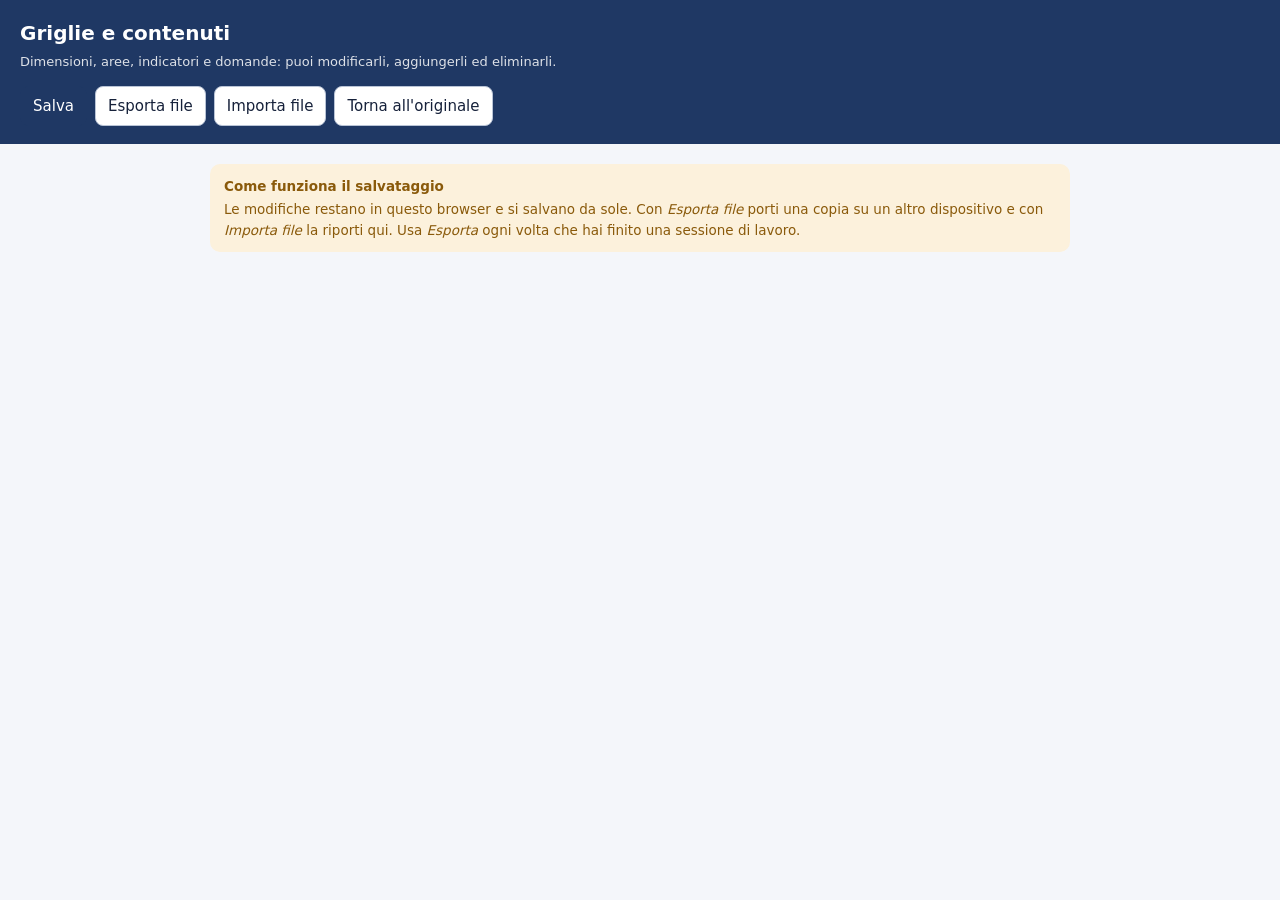
==== griglie/index.html @ 770f7364 "Aggiunge l'editor delle griglie: griglie/index.html" ====
<!doctype html>
<html lang="it">
  <head>
    <meta charset="UTF-8" />
    <meta name="viewport" content="width=device-width, initial-scale=1.0" />
    <title>Griglie e contenuti</title>
    <meta name="robots" content="noindex, nofollow" />
    <link rel="icon" href="../favicon.svg" type="image/svg+xml" />
    <style>
      :root {
        --primary: #1f3864;
        --primary-hover: #182c4f;
        --tint: #e9eef7;
        --neutral: #f4f6fa;
        --surface: #ffffff;
        --border: #d5ddea;
        --border-strong: #b9c4d6;
        --on-surface: #16213a;
        --muted: #5a6478;
        --danger: #a32a1f;
        --danger-surface: #fbe9e6;
        --success: #1b7a4b;
        --success-surface: #e6f1ea;
        --attention: #8a5a0b;
        --attention-surface: #fcf1dc;
        --radius: 10px;
        --font: system-ui, -apple-system, "Segoe UI", Roboto, "Helvetica Neue", Arial, sans-serif;
      }
      * { box-sizing: border-box; }
      body {
        margin: 0; background: var(--neutral); color: var(--on-surface);
        font-family: var(--font); font-size: 15px; line-height: 1.5;
      }
      header {
        background: var(--primary); color: #fff; padding: 18px 20px;
        position: sticky; top: 0; z-index: 20;
      }
      header h1 { margin: 0 0 4px; font-size: 20px; }
      header p { margin: 0; font-size: 13px; opacity: .85; }
      .barra {
        display: flex; gap: 8px; flex-wrap: wrap; margin-top: 14px;
      }
      main { max-width: 900px; margin: 0 auto; padding: 20px; }
      .blocco { margin-bottom: 34px; }
      .blocco > h2 {
        font-size: 17px; margin: 0 0 4px; color: var(--primary);
      }
      .blocco > .nota { font-size: 13px; color: var(--muted); margin: 0 0 14px; }
      .scheda {
        background: var(--surface); border: 1px solid var(--border);
        border-radius: var(--radius); padding: 14px; margin-bottom: 12px;
      }
      .riga { display: flex; gap: 10px; flex-wrap: wrap; }
      .riga > * { flex: 1 1 240px; }
      label { display: block; font-size: 12px; color: var(--muted); margin-bottom: 3px; }
      input[type="text"], input[type="number"], textarea {
        width: 100%; padding: 8px 10px; font: inherit;
        border: 1px solid var(--border-strong); border-radius: 8px;
        background: #fff; color: var(--on-surface);
      }
      textarea { resize: vertical; min-height: 58px; }
      input:focus, textarea:focus { outline: 2px solid var(--primary); outline-offset: 1px; }
      button {
        font: inherit; cursor: pointer; border-radius: 8px;
        border: 1px solid var(--border-strong); background: #fff;
        color: var(--on-surface); padding: 8px 12px;
      }
      button:hover { background: var(--tint); }
      button.primario { background: var(--primary); border-color: var(--primary); color: #fff; }
      button.primario:hover { background: var(--primary-hover); }
      button.pericolo { color: var(--danger); border-color: #e7c4bf; background: #fff; }
      button.pericolo:hover { background: var(--danger-surface); }
      button.piccolo { padding: 4px 9px; font-size: 13px; }
      .livello { display: flex; gap: 8px; align-items: flex-start; margin-bottom: 8px; }
      .livello .num {
        flex: 0 0 28px; text-align: center; font-weight: 700; color: var(--primary);
        padding-top: 9px; font-size: 14px;
      }
      .livello textarea { flex: 1 1 auto; }
      .domanda {
        border-top: 1px dashed var(--border); padding-top: 10px; margin-top: 10px;
      }
      .intestazione {
        display: flex; justify-content: space-between; align-items: center;
        gap: 10px; margin-bottom: 10px;
      }
      .intestazione .id {
        font-family: ui-monospace, Menlo, Consolas, monospace; font-size: 12px;
        background: var(--tint); color: var(--primary);
        padding: 3px 8px; border-radius: 999px;
      }
      .avviso {
        background: var(--attention-surface); color: var(--attention);
        border-radius: var(--radius); padding: 12px 14px; font-size: 13.5px;
        margin-bottom: 20px;
      }
      .avviso strong { display: block; margin-bottom: 3px; }
      .esito {
        position: fixed; left: 50%; bottom: 18px; transform: translateX(-50%);
        background: var(--success-surface); color: var(--success);
        border: 1px solid #bfdcc9; padding: 9px 16px; border-radius: 999px;
        font-size: 13.5px; opacity: 0; pointer-events: none; transition: opacity .2s;
      }
      .esito.visibile { opacity: 1; }
      .vuoto { color: var(--muted); font-size: 13.5px; font-style: italic; }
    </style>
  </head>
  <body>
    <header>
      <h1>Griglie e contenuti</h1>
      <p>Dimensioni, aree, indicatori e domande: puoi modificarli, aggiungerli ed eliminarli.</p>
      <div class="barra">
        <button class="primario" data-azione="salva">Salva</button>
        <button data-azione="esporta">Esporta file</button>
        <button data-azione="importa">Importa file</button>
        <button data-azione="ripristina">Torna all'originale</button>
      </div>
    </header>

    <main>
      <div class="avviso">
        <strong>Come funziona il salvataggio</strong>
        Le modifiche restano in questo browser e si salvano da sole. Con
        <em>Esporta file</em> porti una copia su un altro dispositivo e con
        <em>Importa file</em> la riporti qui. Usa <em>Esporta</em> ogni volta che
        hai finito una sessione di lavoro.
      </div>
      <div id="contenuto"></div>
    </main>

    <div class="esito" id="esito"></div>
    <input type="file" id="fileInput" accept=".json,application/json" hidden />

    <script src="contenuti.js"></script>
    <script>
      (function () {
        var CHIAVE = "hrtb-griglie-v1";
        var COLLEZIONI = [
          {
            chiave: "dimensioni",
            titolo: "Dimensioni del colloquio",
            nota: "Le 7 dimensioni con cui si valuta il candidato. Il peso determina quanto conta la dimensione nel punteggio finale. La somma dei pesi viene normalizzata automaticamente.",
            conPeso: true,
            conDomande: true,
          },
          {
            chiave: "aree",
            titolo: "Aree della griglia interna",
            nota: "Le 4 aree che raccolgono gli indicatori della valutazione degli operatori. Servono da guida, non hanno peso.",
          },
          {
            chiave: "indicatori",
            titolo: "I 16 indicatori",
            nota: "Gli indicatori della valutazione mensile degli operatori, con i 5 livelli descritti. Sono divisi in 4 aree (1.x tecniche, 2.x performance, 3.x trasversali, 4.x compliance).",
          },
        ];

        var stato = carica();

        function copia(o) {
          return JSON.parse(JSON.stringify(o));
        }
        function carica() {
          try {
            var salvato = localStorage.getItem(CHIAVE);
            if (salvato) return JSON.parse(salvato);
          } catch (e) {}
          return copia(window.CONTENUTI_INIZIALI);
        }
        function salva(silenzioso) {
          try {
            localStorage.setItem(CHIAVE, JSON.stringify(stato));
            if (!silenzioso) avvisa("Salvato in questo browser");
          } catch (e) {
            avvisa("Non sono riuscito a salvare: memoria del browser piena");
          }
        }
        var timer;
        function salvaPoco() {
          clearTimeout(timer);
          timer = setTimeout(function () {
            salva(true);
          }, 600);
        }
        function avvisa(t) {
          var e = document.getElementById("esito");
          e.textContent = t;
          e.classList.add("visibile");
          clearTimeout(e._t);
          e._t = setTimeout(function () {
            e.classList.remove("visibile");
          }, 2200);
        }

        function elemento(tag, attr, figli) {
          var el = document.createElement(tag);
          if (attr)
            Object.keys(attr).forEach(function (k) {
              if (k === "class") el.className = attr[k];
              else if (k === "text") el.textContent = attr[k];
              else el.setAttribute(k, attr[k]);
            });
          (figli || []).forEach(function (f) {
            if (f) el.appendChild(f);
          });
          return el;
        }
        function campo(etichetta, valore, attr) {
          var i = elemento("input", Object.assign({ type: "text", value: valore || "" }, attr));
          var l = elemento("label", { text: etichetta });
          var d = elemento("div", null, [l, i]);
          return d;
        }
        function area(etichetta, valore, attr) {
          var t = elemento("textarea", Object.assign({}, attr));
          t.value = valore || "";
          var l = elemento("label", { text: etichetta });
          return elemento("div", null, [l, t]);
        }

        function rendi() {
          var contenitore = document.getElementById("contenuto");
          contenitore.textContent = "";
          COLLEZIONI.forEach(function (coll) {
            contenitore.appendChild(rendiBlocco(coll));
          });
        }

        function rendiBlocco(coll) {
          var lista = stato[coll.chiave] || [];
          var blocco = elemento("section", { class: "blocco" });
          blocco.appendChild(elemento("h2", { text: coll.titolo }));
          blocco.appendChild(elemento("p", { class: "nota", text: coll.nota }));

          if (coll.conPeso) {
            var somma = lista.reduce(function (s, it) {
              return s + (Number(it.peso) || 0);
            }, 0);
            blocco.appendChild(
              elemento("p", {
                class: "nota",
                text:
                  "Pesi inseriti: " +
                  lista
                    .map(function (it) {
                      return (it.peso * 100).toFixed(0) + "%";
                    })
                    .join(" · ") +
                  " — somma " +
                  somma.toFixed(2) +
                  " (il programma la normalizza)",
              })
            );
          }

          lista.forEach(function (item, i) {
            blocco.appendChild(rendiItem(coll, item, i));
          });

          blocco.appendChild(
            elemento(
              "button",
              { class: "primario", "data-azione": "aggiungi-item", "data-coll": coll.chiave },
              [document.createTextNode("+ Aggiungi")]
            )
          );
          return blocco;
        }

        function rendiItem(coll, item, i) {
          var scheda = elemento("div", { class: "scheda" });

          var testa = elemento("div", { class: "intestazione" });
          testa.appendChild(elemento("span", { class: "id", text: item.id || "nuovo" }));
          var elimina = elemento(
            "button",
            {
              class: "pericolo piccolo",
              "data-azione": "elimina-item",
              "data-coll": coll.chiave,
              "data-i": i,
            },
            [document.createTextNode("Elimina")]
          );
          testa.appendChild(elimina);
          scheda.appendChild(testa);

          var riga = elemento("div", { class: "riga" });
          riga.appendChild(
            campo("Codice", item.id, {
              "data-coll": coll.chiave,
              "data-i": i,
              "data-field": "id",
            })
          );
          riga.appendChild(
            campo("Nome", item.nome, {
              "data-coll": coll.chiave,
              "data-i": i,
              "data-field": "nome",
            })
          );
          if (coll.conPeso) {
            riga.appendChild(
              campo("Peso (es. 0.25)", item.peso, {
                type: "number",
                step: "0.01",
                min: "0",
                "data-coll": coll.chiave,
                "data-i": i,
                "data-field": "peso",
              })
            );
          }
          scheda.appendChild(riga);

          var livelli = item.livelli || [];
          scheda.appendChild(
            elemento("label", {
              text: "Livelli descritti (" + livelli.length + ")",
              style: "margin-top:14px",
            })
          );
          livelli.forEach(function (testo, j) {
            var r = elemento("div", { class: "livello" });
            r.appendChild(elemento("div", { class: "num", text: String(j + 1) }));
            var t = elemento("textarea", {
              "data-coll": coll.chiave,
              "data-i": i,
              "data-list": "livelli",
              "data-j": j,
            });
            t.value = testo;
            r.appendChild(t);
            r.appendChild(
              elemento(
                "button",
                {
                  class: "pericolo piccolo",
                  "data-azione": "elimina-livello",
                  "data-coll": coll.chiave,
                  "data-i": i,
                  "data-j": j,
                },
                [document.createTextNode("−")]
              )
            );
            scheda.appendChild(r);
          });
          if (!livelli.length)
            scheda.appendChild(elemento("p", { class: "vuoto", text: "Nessun livello." }));
          scheda.appendChild(
            elemento(
              "button",
              {
                class: "piccolo",
                "data-azione": "aggiungi-livello",
                "data-coll": coll.chiave,
                "data-i": i,
              },
              [document.createTextNode("+ Livello")]
            )
          );

          if (coll.conDomande) {
            var domande = item.domande || [];
            scheda.appendChild(
              elemento("label", {
                text: "Domande aperte (" + domande.length + ")",
                style: "margin-top:16px",
              })
            );
            domande.forEach(function (d, j) {
              var box = elemento("div", { class: "domanda" });
              var t = elemento("textarea", {
                "data-coll": coll.chiave,
                "data-i": i,
                "data-list": "domande",
                "data-j": j,
                "data-field": "testo",
              });
              t.value = d.testo || "";
              box.appendChild(elemento("label", { text: "Domanda " + (j + 1) }));
              box.appendChild(t);
              var o = elemento("input", {
                type: "text",
                "data-coll": coll.chiave,
                "data-i": i,
                "data-list": "domande",
                "data-j": j,
                "data-field": "osserva",
              });
              o.value = d.osserva || "";
              box.appendChild(elemento("label", { text: "Cosa osservare", style: "margin-top:8px" }));
              box.appendChild(o);
              box.appendChild(
                elemento(
                  "button",
                  {
                    class: "pericolo piccolo",
                    style: "margin-top:8px",
                    "data-azione": "elimina-domanda",
                    "data-coll": coll.chiave,
                    "data-i": i,
                    "data-j": j,
                  },
                  [document.createTextNode("Elimina domanda")]
                )
              );
              scheda.appendChild(box);
            });
            scheda.appendChild(
              elemento(
                "button",
                {
                  class: "piccolo",
                  style: "margin-top:10px",
                  "data-azione": "aggiungi-domanda",
                  "data-coll": coll.chiave,
                  "data-i": i,
                },
                [document.createTextNode("+ Domanda")]
              )
            );
          }

          return scheda;
        }

        document.addEventListener("input", function (ev) {
          var el = ev.target;
          var coll = el.getAttribute("data-coll");
          if (!coll) return;
          var i = Number(el.getAttribute("data-i"));
          var field = el.getAttribute("data-field");
          var list = el.getAttribute("data-list");
          var item = stato[coll][i];
          if (!item) return;
          if (list) {
            var j = Number(el.getAttribute("data-j"));
            if (field) item[list][j][field] = el.value;
            else item[list][j] = el.value;
          } else if (field === "peso") {
            item.peso = Number(el.value) || 0;
          } else {
            item[field] = el.value;
          }
          salvaPoco();
        });

        document.addEventListener("click", function (ev) {
          var b = ev.target.closest("[data-azione]");
          if (!b) return;
          var azione = b.getAttribute("data-azione");
          var coll = b.getAttribute("data-coll");
          var i = Number(b.getAttribute("data-i"));
          var j = Number(b.getAttribute("data-j"));

          if (azione === "salva") return salva();
          if (azione === "esporta") return esporta();
          if (azione === "importa") return document.getElementById("fileInput").click();
          if (azione === "ripristina") {
            if (confirm("Riportare tutto ai contenuti originali? Le modifiche fatte qui andranno perse.")) {
              stato = copia(window.CONTENUTI_INIZIALI);
              salva(true);
              rendi();
              avvisa("Ripristinato l'originale");
            }
            return;
          }
          if (azione === "aggiungi-item") {
            var nuovo = { id: "nuovo", nome: "Nuova voce", livelli: ["", "", "", "", ""] };
            if (coll === "dimensioni") {
              nuovo.peso = 0.1;
              nuovo.domande = [];
            }
            stato[coll].push(nuovo);
            salva(true);
            rendi();
            return;
          }
          if (azione === "elimina-item") {
            if (!confirm("Eliminare \"" + (stato[coll][i].nome || "questa voce") + "\"?")) return;
            stato[coll].splice(i, 1);
            salva(true);
            rendi();
            return;
          }
          if (azione === "aggiungi-livello") {
            stato[coll][i].livelli.push("");
            salva(true);
            rendi();
            return;
          }
          if (azione === "elimina-livello") {
            stato[coll][i].livelli.splice(j, 1);
            salva(true);
            rendi();
            return;
          }
          if (azione === "aggiungi-domanda") {
            stato[coll][i].domande.push({ testo: "", osserva: "" });
            salva(true);
            rendi();
            return;
          }
          if (azione === "elimina-domanda") {
            stato[coll][i].domande.splice(j, 1);
            salva(true);
            rendi();
            return;
          }
        });

        function esporta() {
          var testo = JSON.stringify(stato, null, 2);
          var blob = new Blob([testo], { type: "application/json" });
          var a = document.createElement("a");
          a.href = URL.createObjectURL(blob);
          a.download = "griglie-hrtb.json";
          document.body.appendChild(a);
          a.click();
          document.body.removeChild(a);
          avvisa("File esportato");
        }

        document.getElementById("fileInput").addEventListener("change", function (ev) {
          var f = ev.target.files[0];
          if (!f) return;
          var r = new FileReader();
          r.onload = function () {
            try {
              var dati = JSON.parse(r.result);
              if (!dati.dimensioni) throw new Error("formato");
              stato = dati;
              salva(true);
              rendi();
              avvisa("File importato");
            } catch (e) {
              avvisa("Il file non è leggibile");
            }
          };
          r.readAsText(f);
          ev.target.value = "";
        });

        rendi();
      })();
    </script>
  </body>
</html>
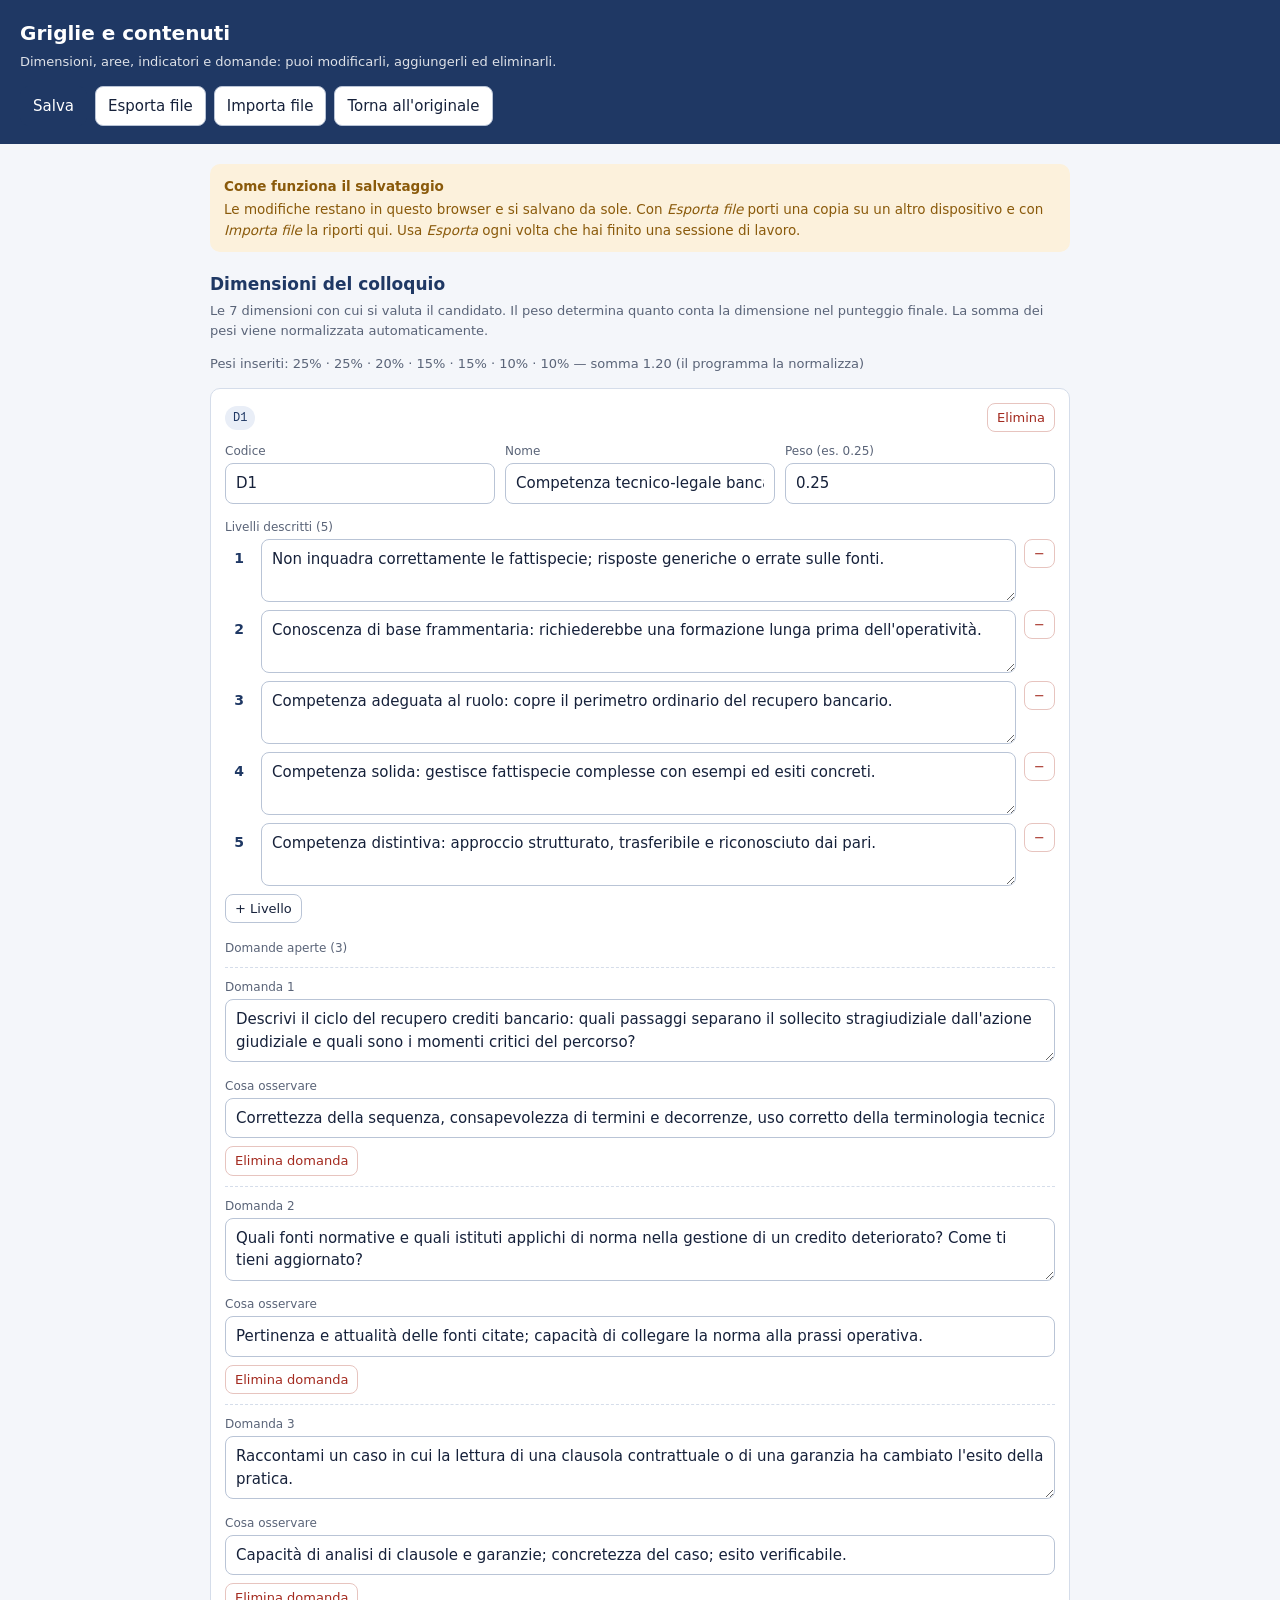
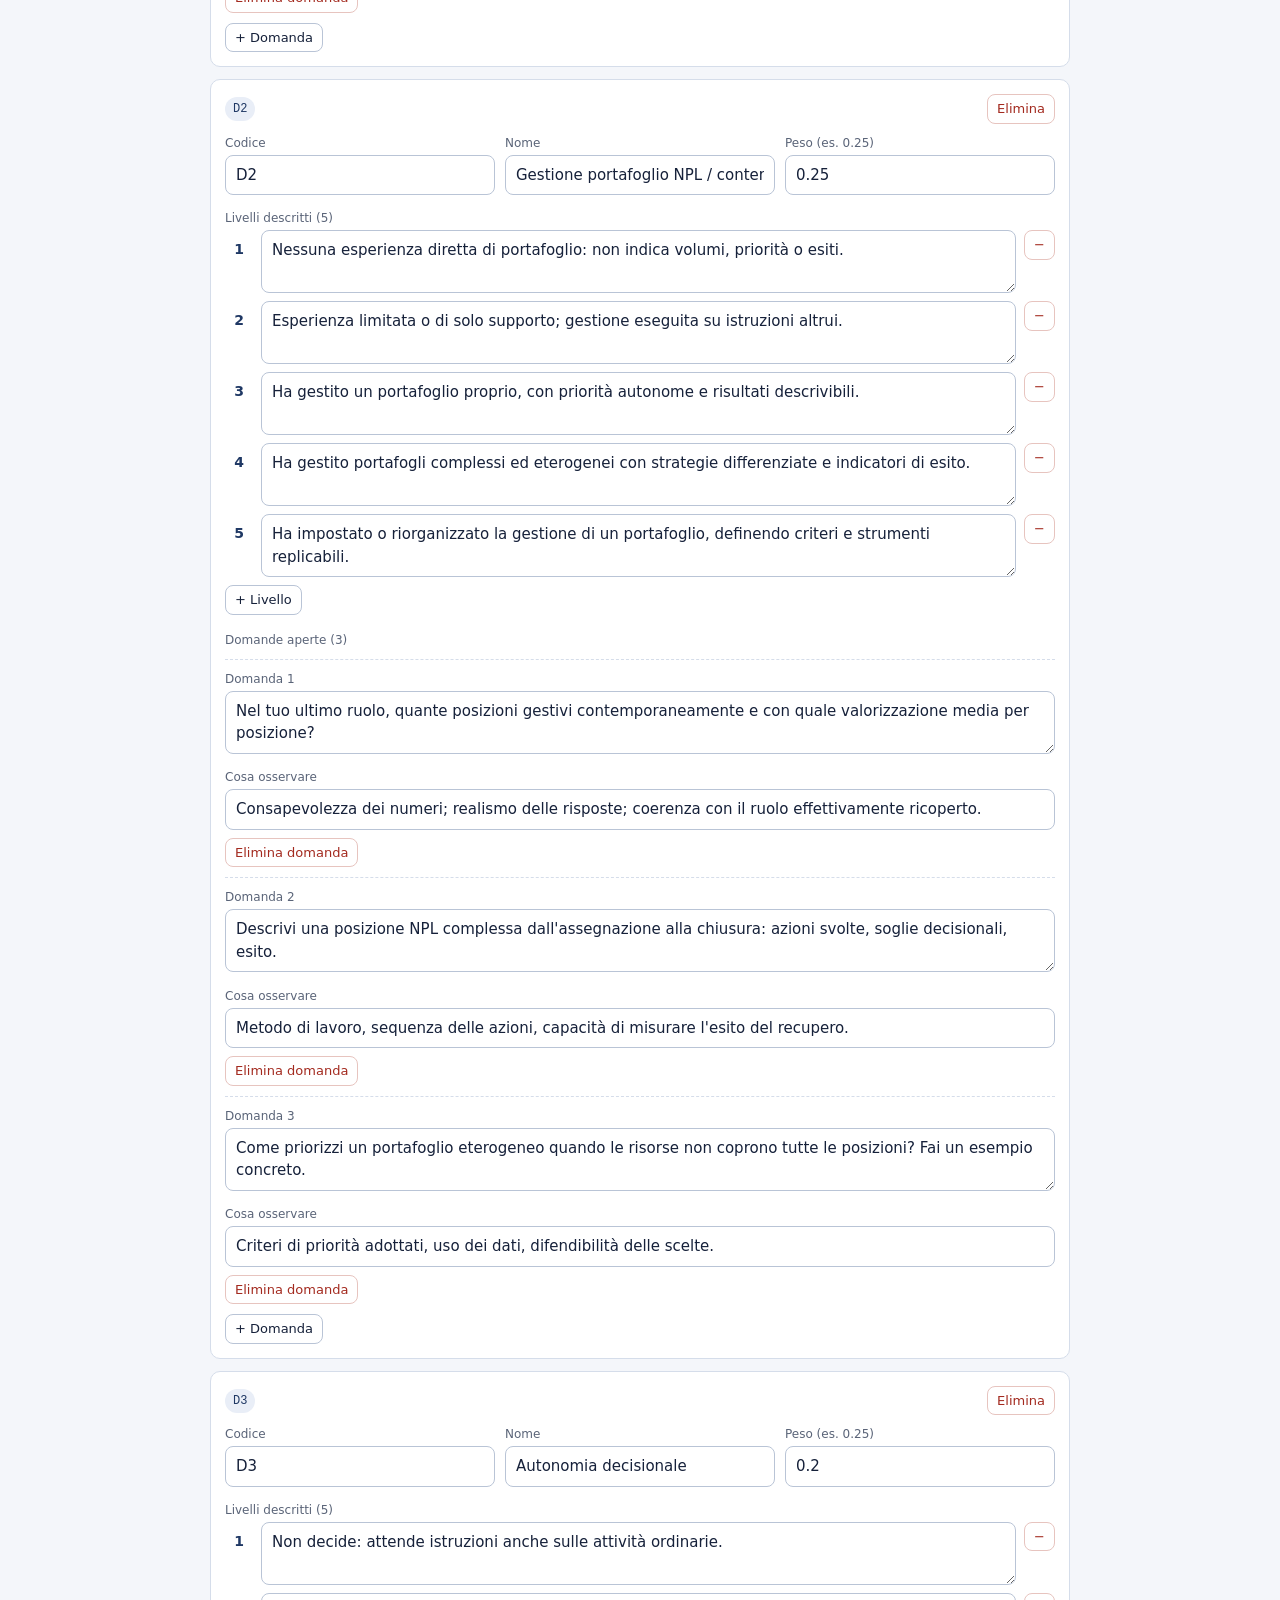
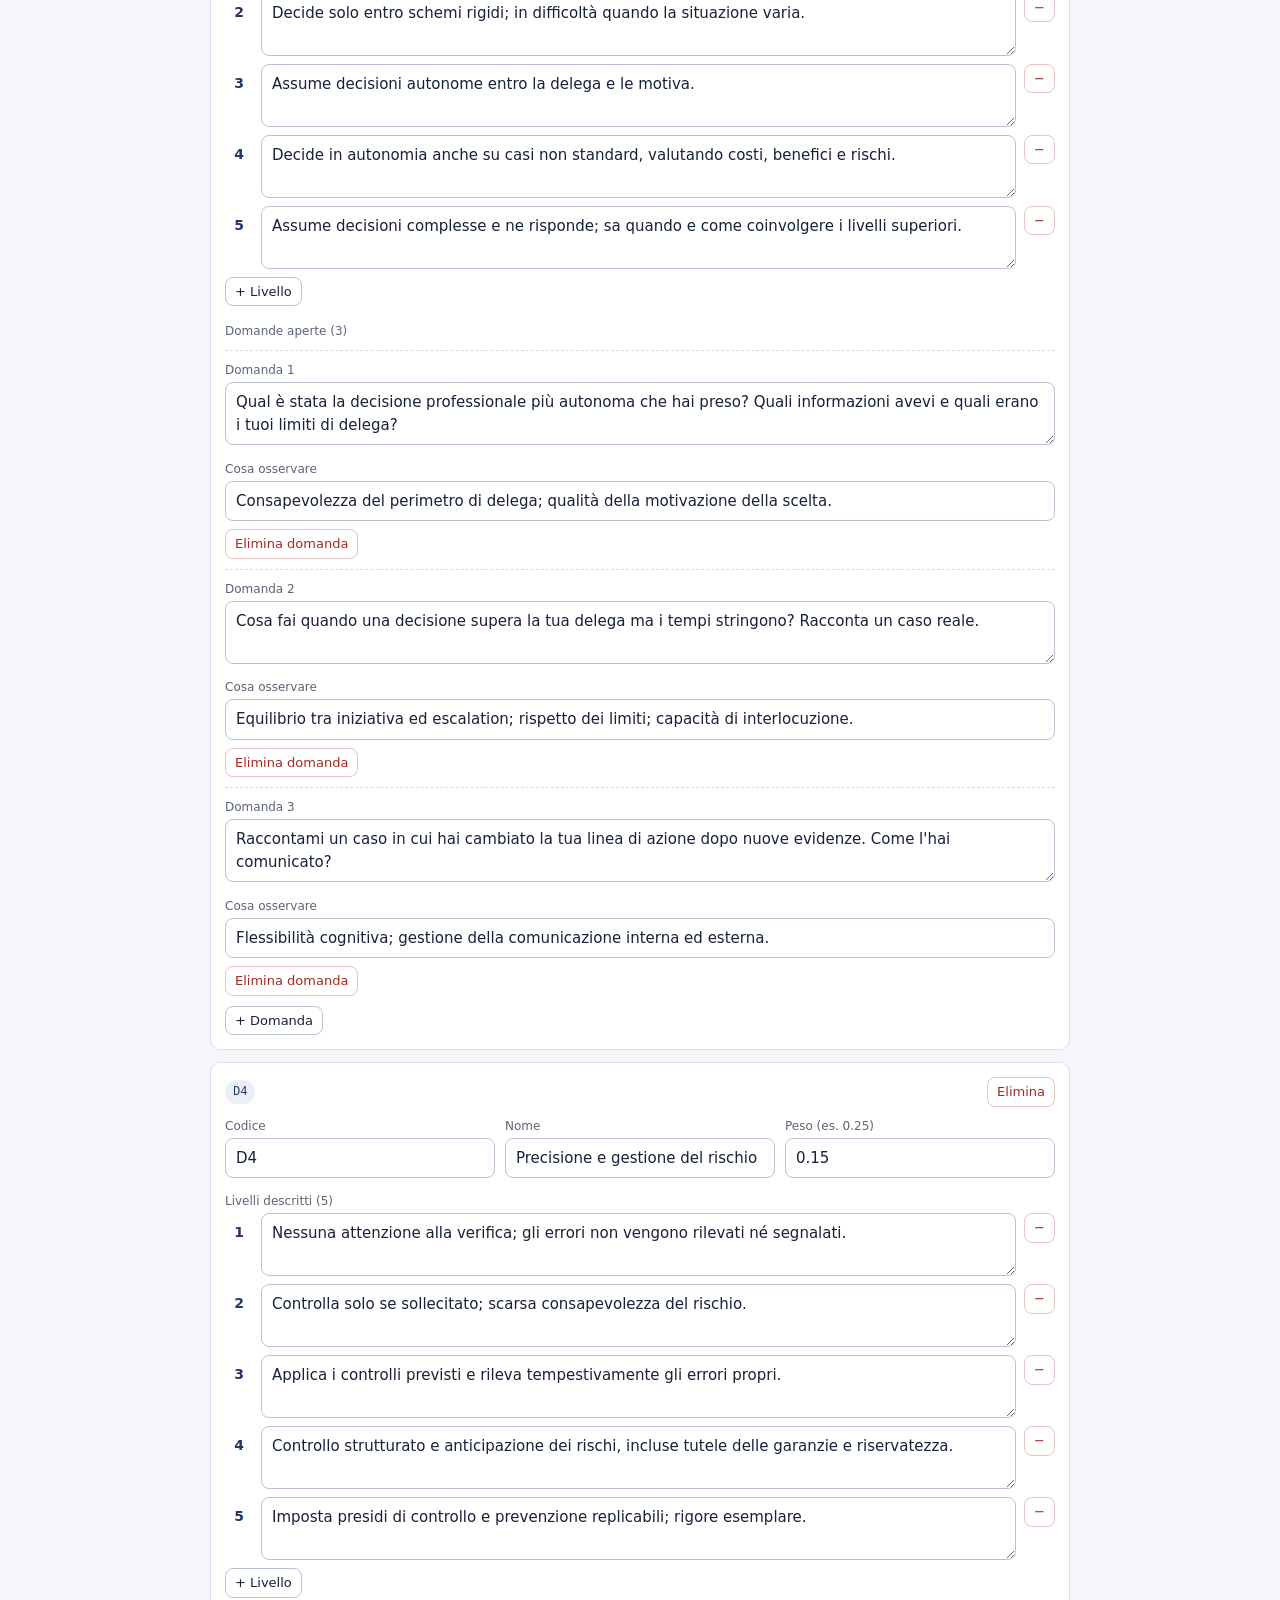
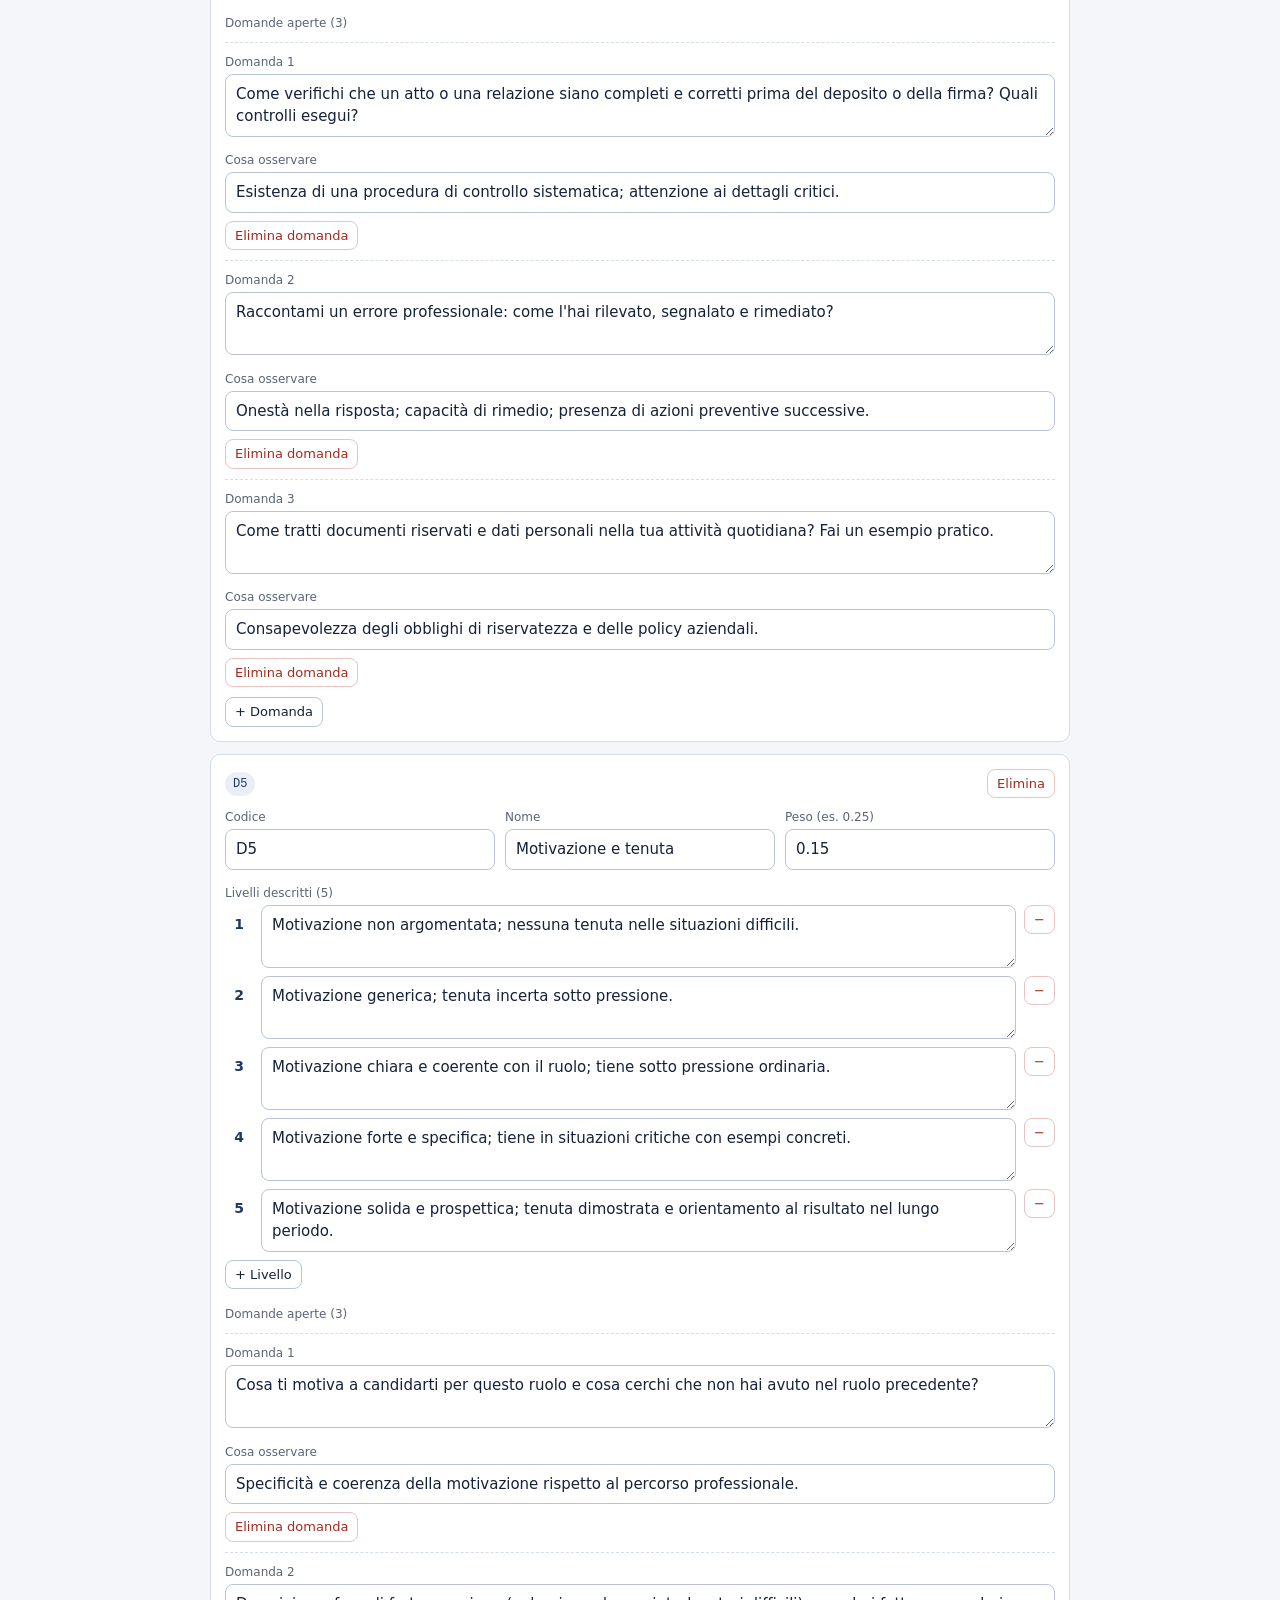
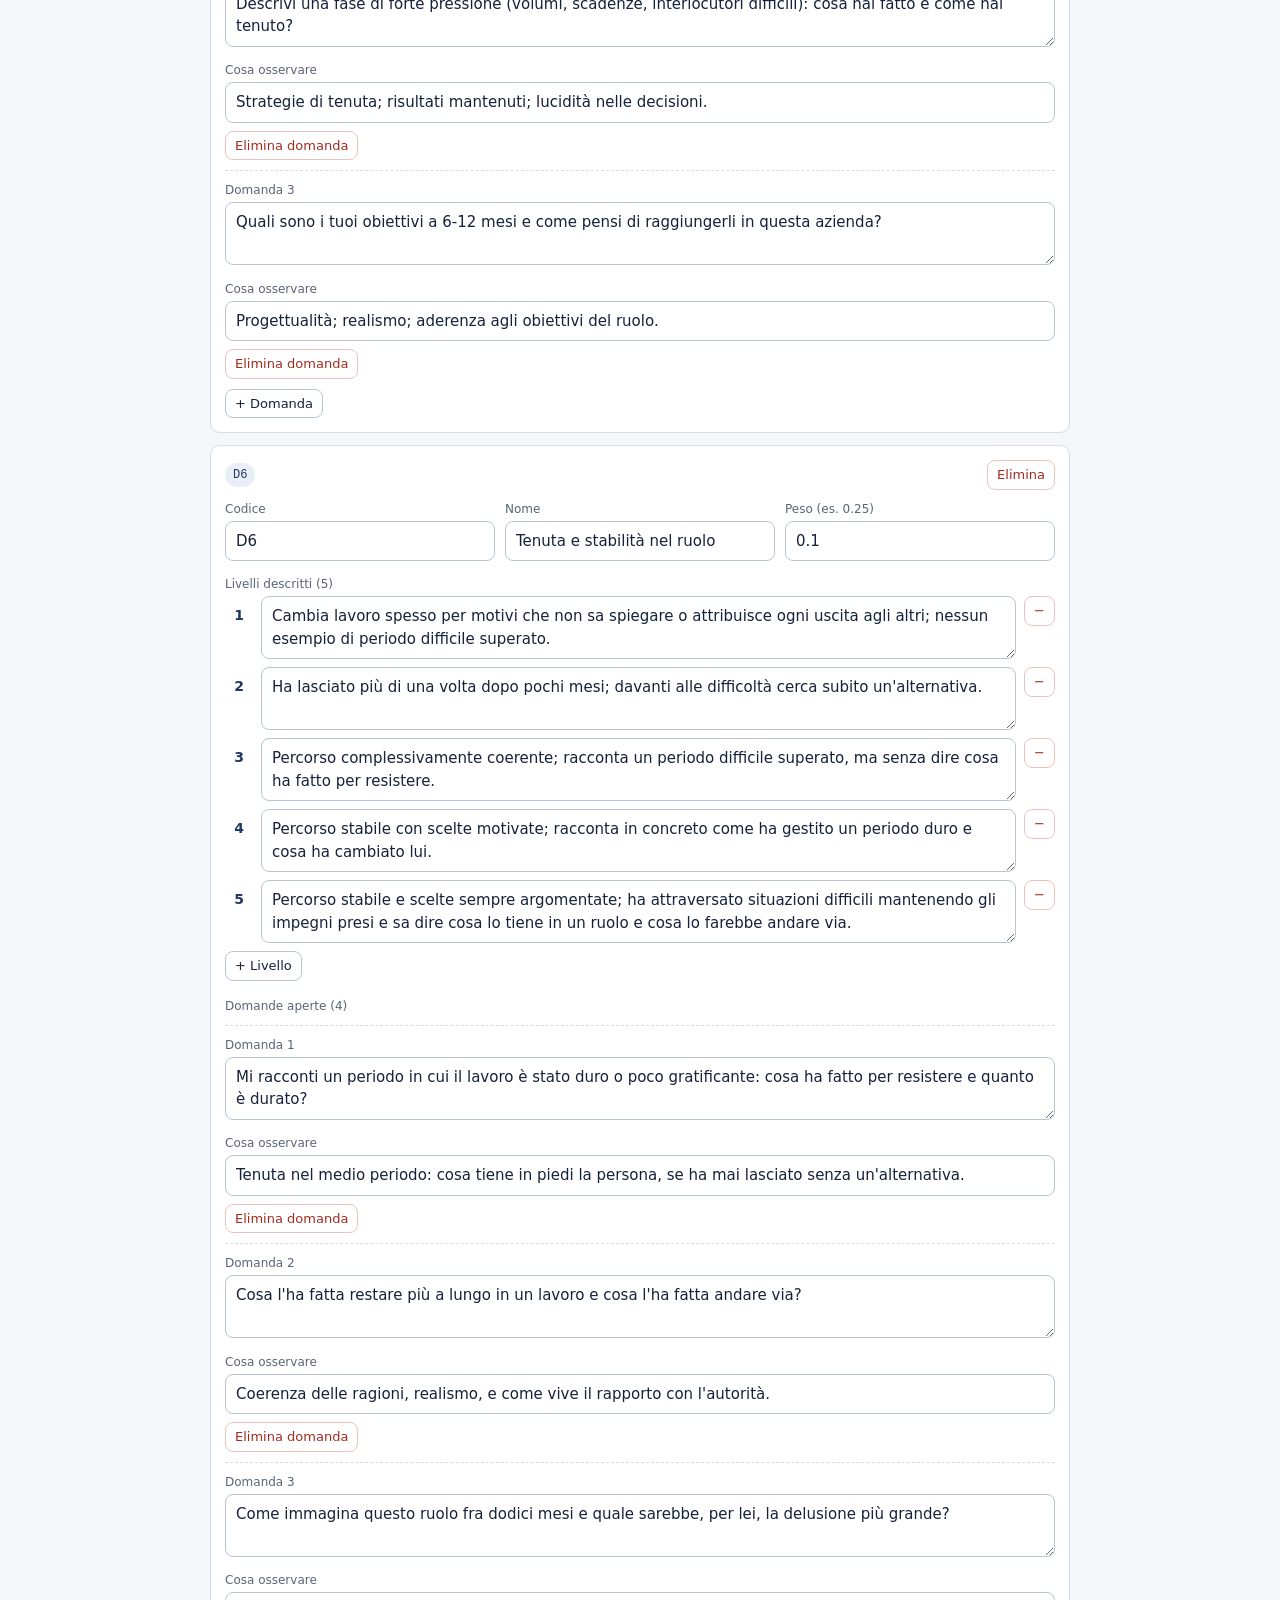
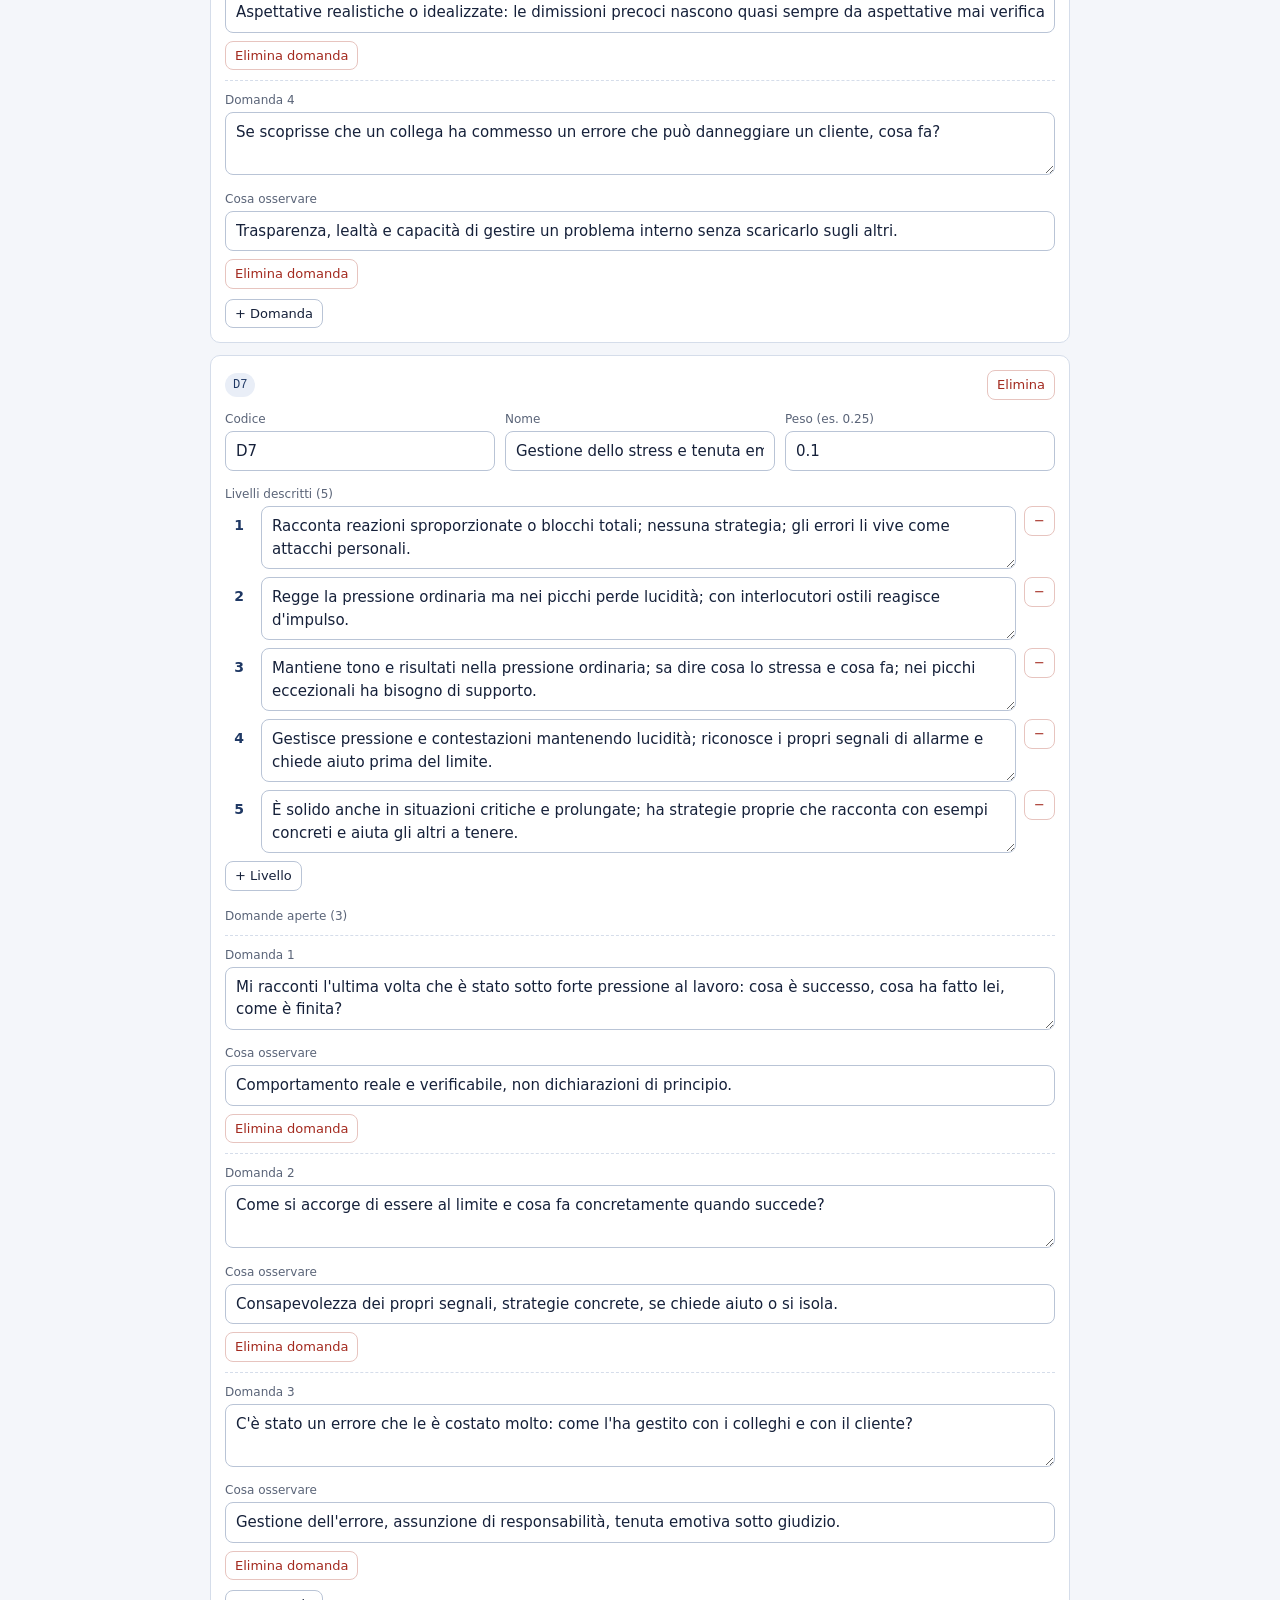
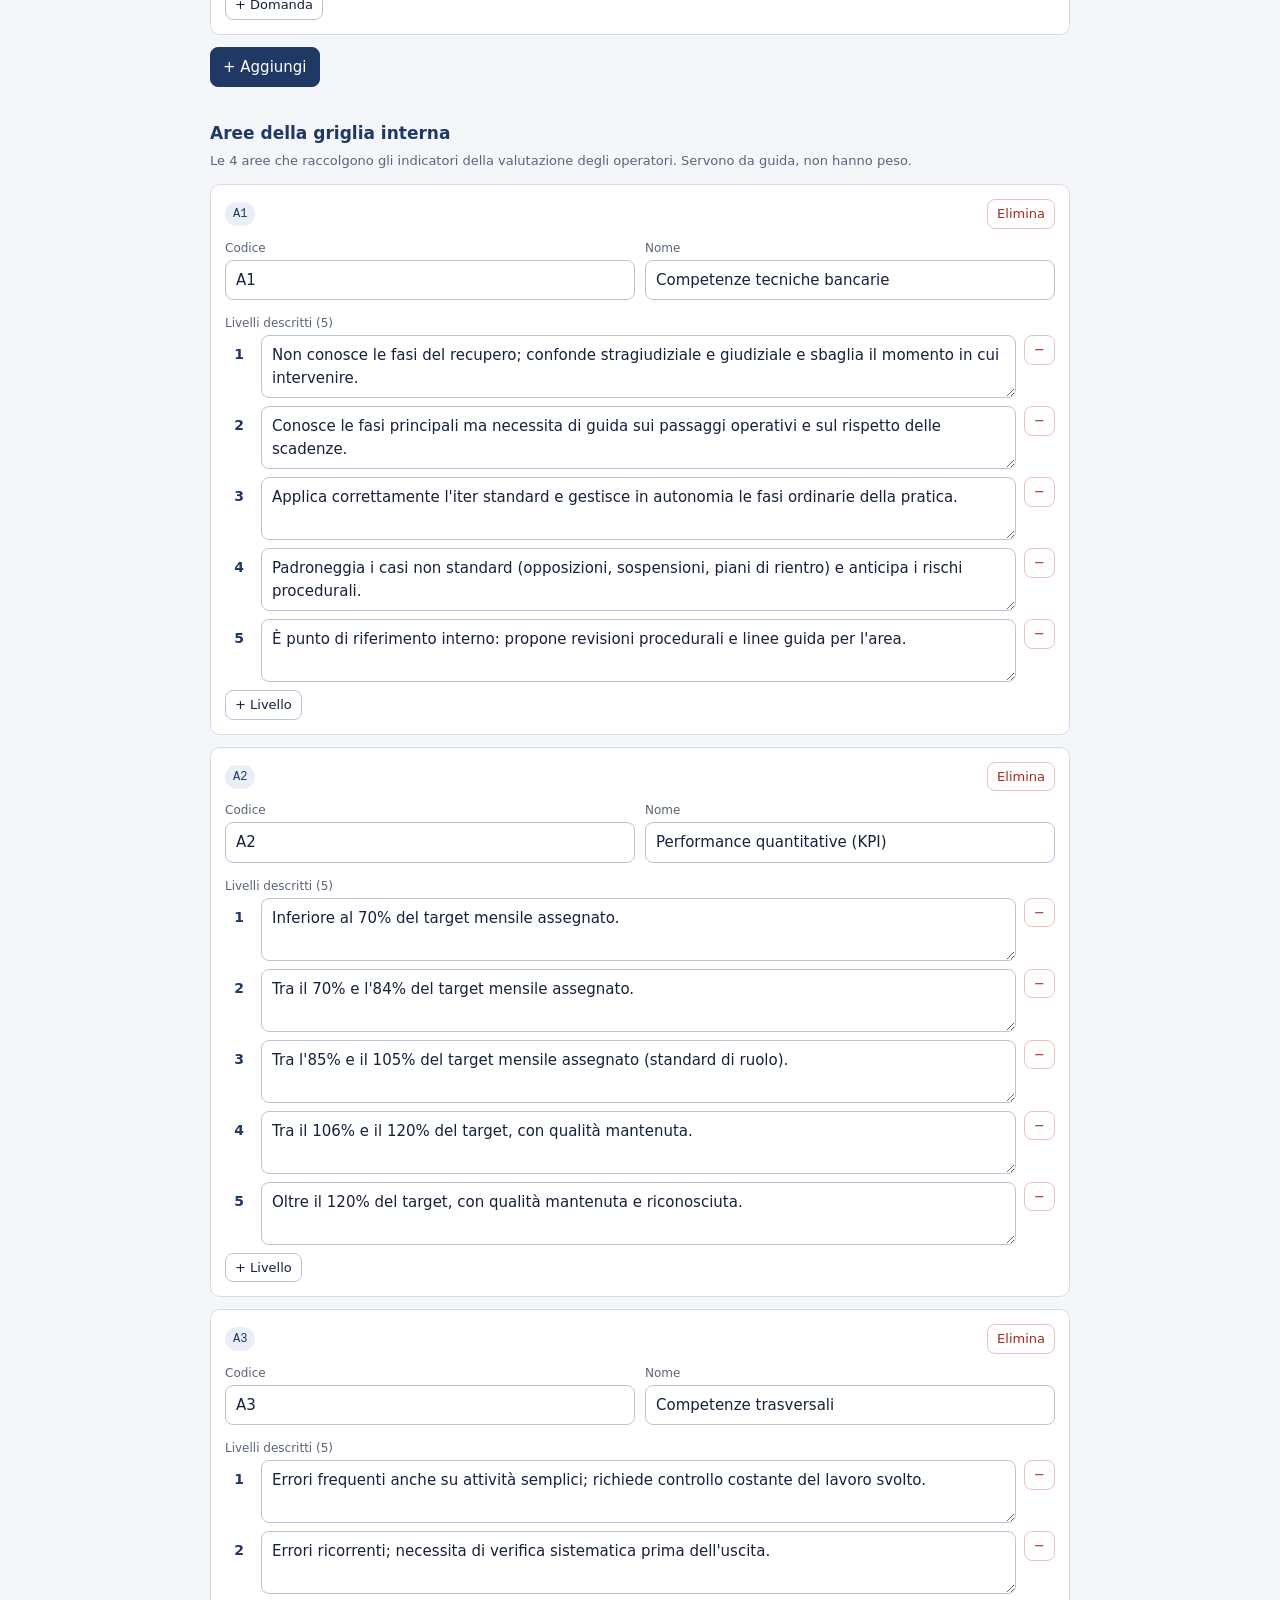
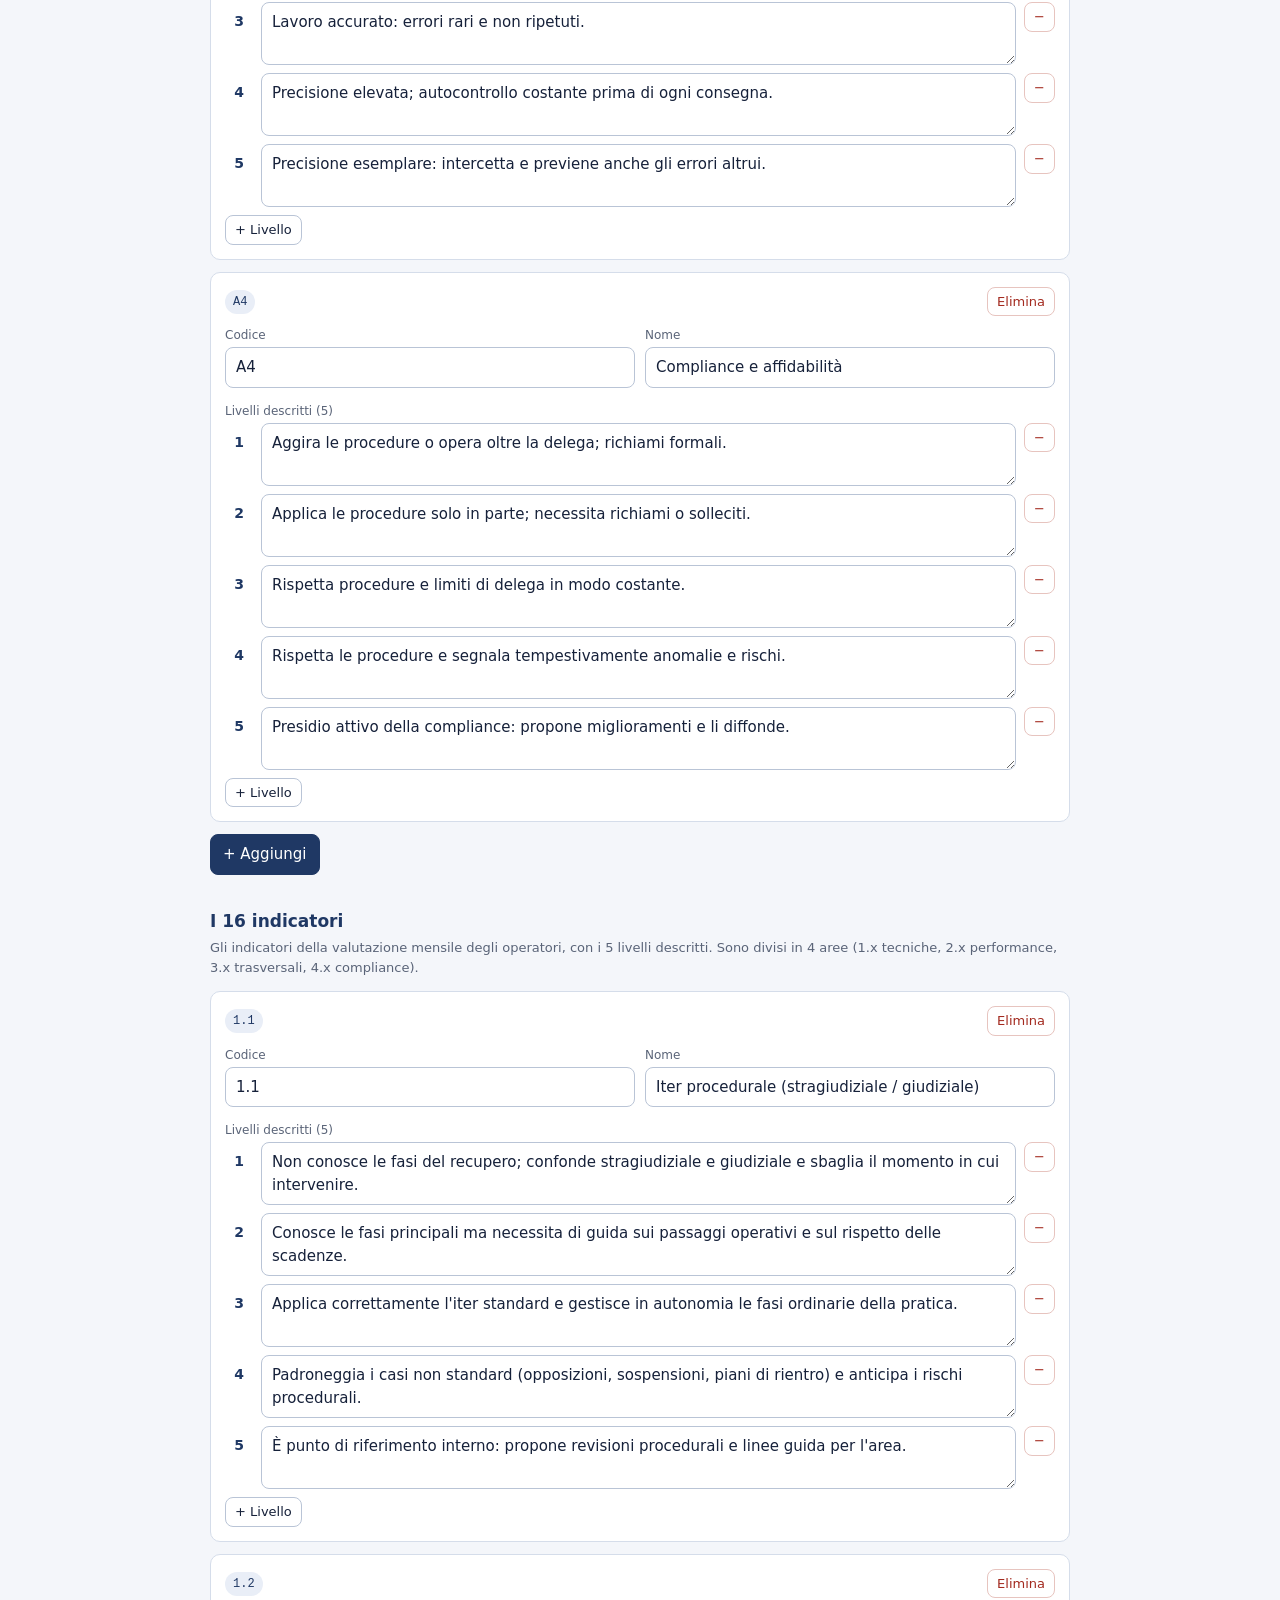
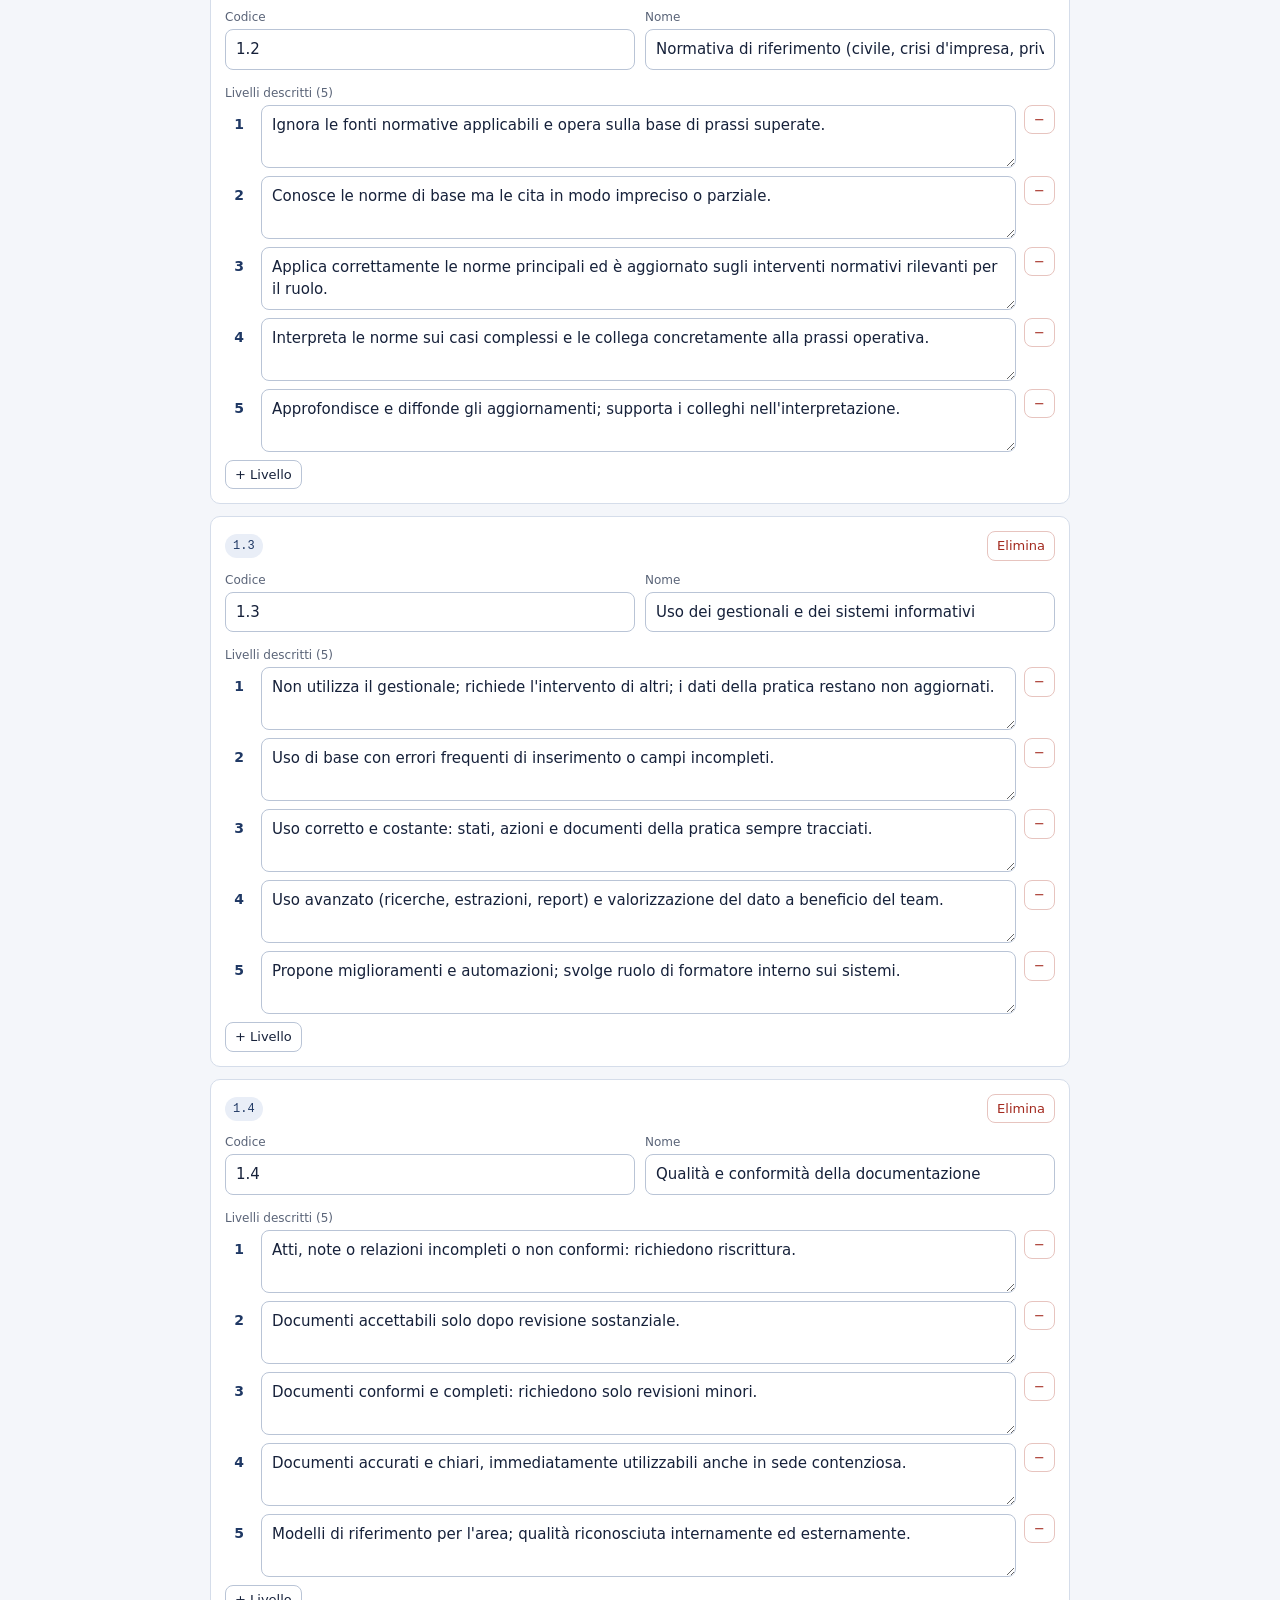
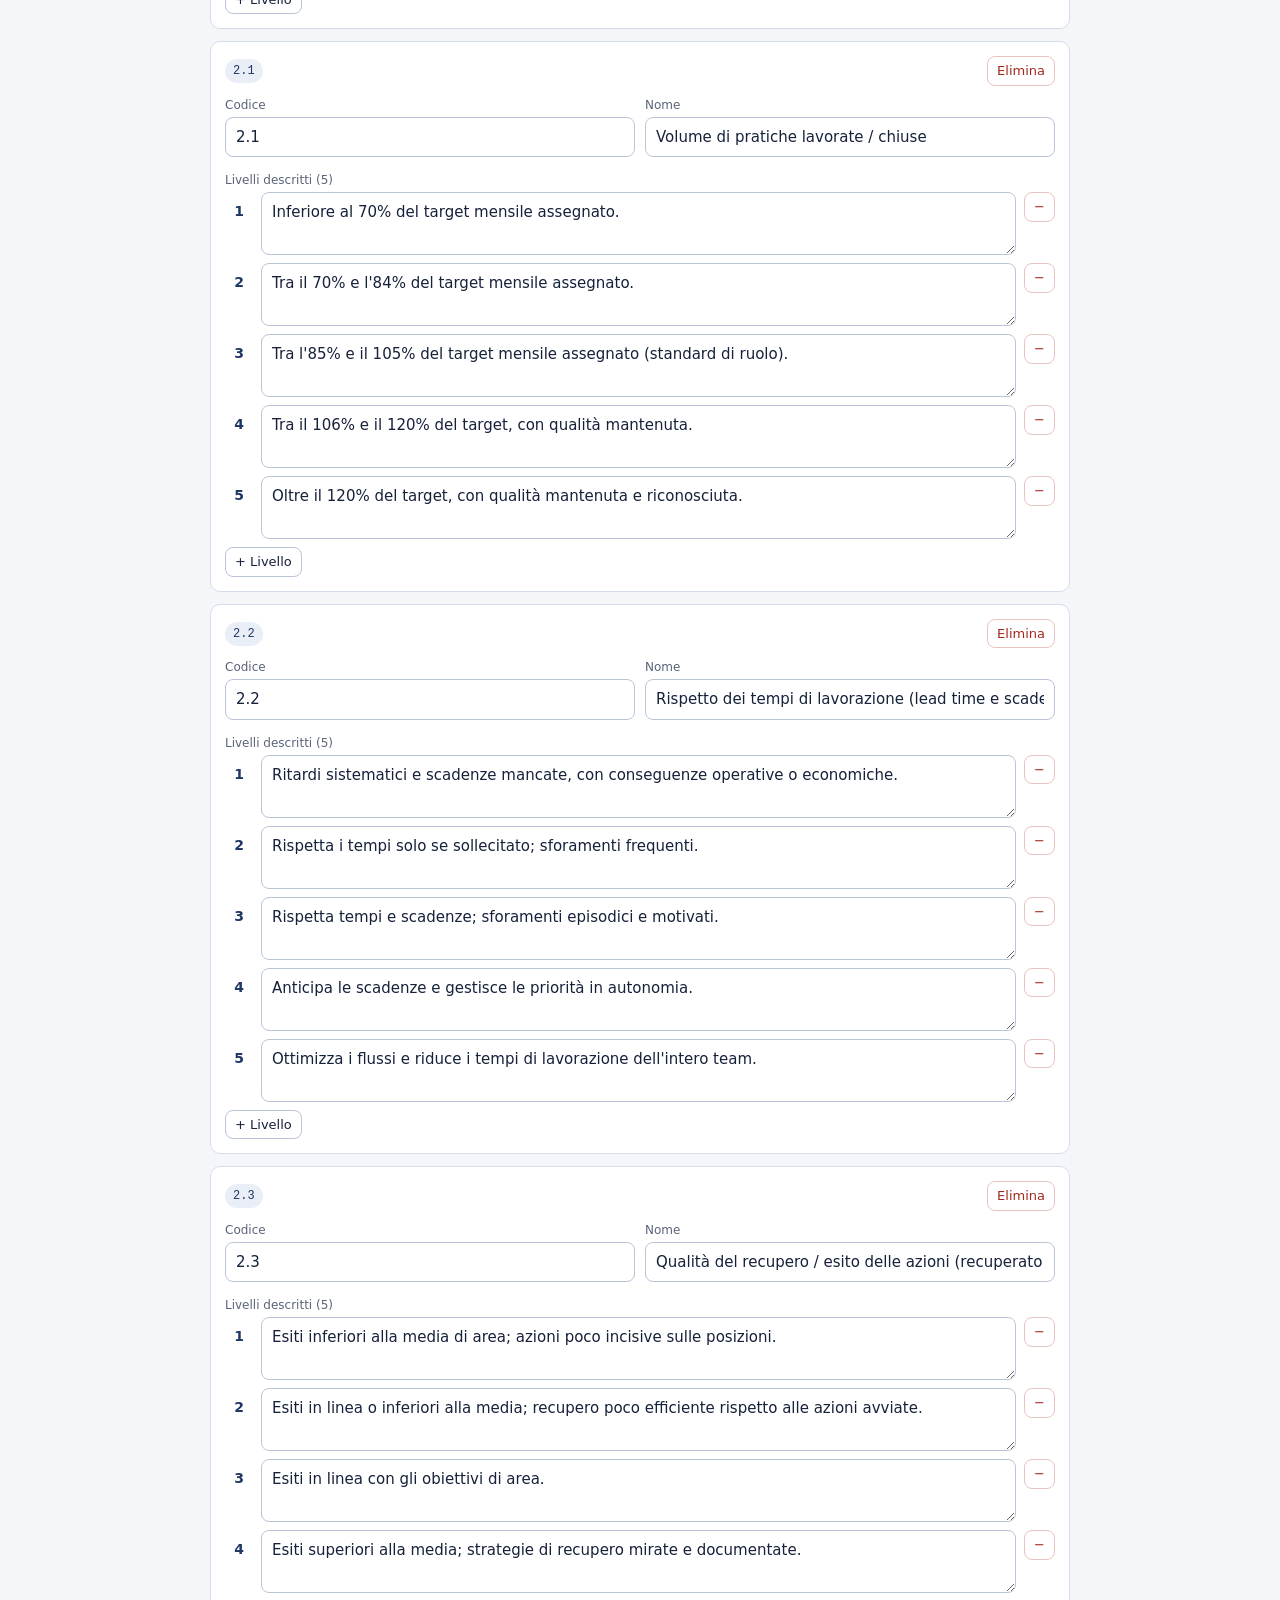
==== commit 5ecc67d4: "Il nome visibile diventa HRDB Scheda del browser, intestazione dell'app e nomi dei file esportati pa" ====
--- a/griglie/index.html
+++ b/griglie/index.html
@@ -3,7 +3,7 @@
   <head>
     <meta charset="UTF-8" />
     <meta name="viewport" content="width=device-width, initial-scale=1.0" />
-    <title>Griglie e contenuti</title>
+    <title>HRDB · Griglie e contenuti</title>
     <meta name="robots" content="noindex, nofollow" />
     <link rel="icon" href="../favicon.svg" type="image/svg+xml" />
     <style>
@@ -517,7 +517,7 @@
           var blob = new Blob([testo], { type: "application/json" });
           var a = document.createElement("a");
           a.href = URL.createObjectURL(blob);
-          a.download = "griglie-hrtb.json";
+          a.download = "griglie-hrdb.json";
           document.body.appendChild(a);
           a.click();
           document.body.removeChild(a);
